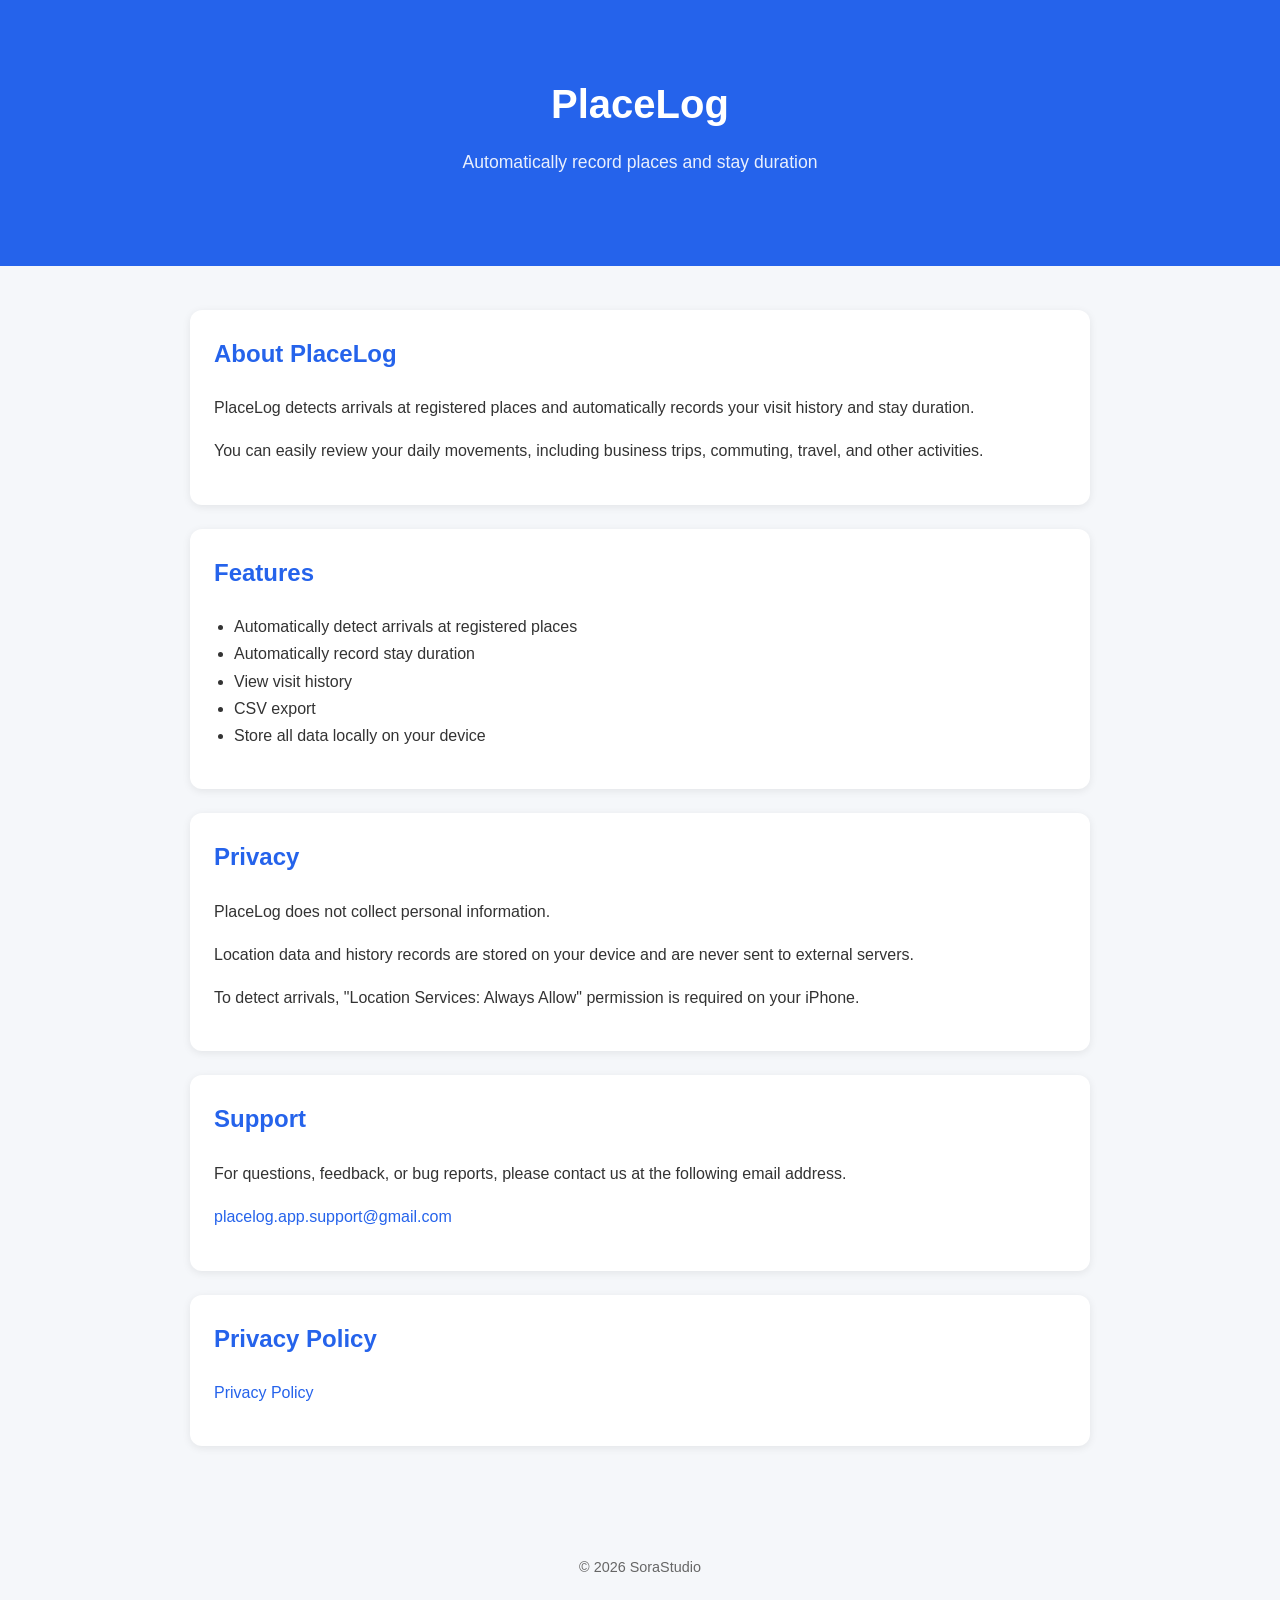
==== index-en.html @ 7981837b "Add initial HTML structure for PlaceLog support page" ====
<!DOCTYPE html>
<html lang="en">
<head>
    <meta charset="UTF-8">
    <meta name="viewport" content="width=device-width, initial-scale=1.0">
    <title>PlaceLog - Support</title>
    <link rel="stylesheet" href="style.css">
</head>
<body>

<header>
    <div class="container">
        <h1>PlaceLog</h1>
        <p class="subtitle">Automatically record places and stay duration</p>
    </div>
</header>

<main class="container">

<section>
    <h2>About PlaceLog</h2>

    <p>
        PlaceLog detects arrivals at registered places
        and automatically records your visit history and stay duration.
    </p>

    <p>
        You can easily review your daily movements,
        including business trips, commuting, travel, and other activities.
    </p>
</section>

<section>
    <h2>Features</h2>

    <ul>
        <li>Automatically detect arrivals at registered places</li>
        <li>Automatically record stay duration</li>
        <li>View visit history</li>
        <li>CSV export</li>
        <li>Store all data locally on your device</li>
    </ul>
</section>

<section>
    <h2>Privacy</h2>

    <p>
        PlaceLog does not collect personal information.
    </p>

    <p>
        Location data and history records are stored on your device
        and are never sent to external servers.
    </p>

    <p>
        To detect arrivals, "Location Services: Always Allow"
        permission is required on your iPhone.
    </p>
</section>

<section>
    <h2>Support</h2>

    <p>
        For questions, feedback, or bug reports,
        please contact us at the following email address.
    </p>

    <p>
        <a href="mailto:placelog.app.support@gmail.com">
            placelog.app.support@gmail.com
        </a>
    </p>
</section>

<section>
    <h2>Privacy Policy</h2>

    <p>
        <a href="privacy-en.html">
            Privacy Policy
        </a>
    </p>
</section>

</main>

<footer>
    <div class="container">
        <p>© 2026 SoraStudio</p>
    </div>
</footer>

</body>
</html>
---- style.css ----
body {
    margin: 0;
    font-family: -apple-system, BlinkMacSystemFont, "Helvetica Neue", Arial, sans-serif;
    background: #f5f7fa;
    color: #333;
    line-height: 1.7;
}

.container {
    max-width: 900px;
    margin: auto;
    padding: 20px;
}

header {
    background: #2563eb;
    color: white;
    padding: 50px 20px;
    text-align: center;
}

header h1 {
    margin: 0;
    font-size: 2.5rem;
}

.subtitle {
    margin-top: 10px;
    font-size: 1.1rem;
    opacity: 0.9;
}

section {
    background: white;
    margin: 24px 0;
    padding: 24px;
    border-radius: 12px;
    box-shadow: 0 2px 8px rgba(0,0,0,0.08);
}

h2 {
    color: #2563eb;
    margin-top: 0;
}

ul {
    padding-left: 20px;
}

a {
    color: #2563eb;
    text-decoration: none;
}

a:hover {
    text-decoration: underline;
}

footer {
    text-align: center;
    color: #666;
    padding: 30px 20px;
    font-size: 0.9rem;
}
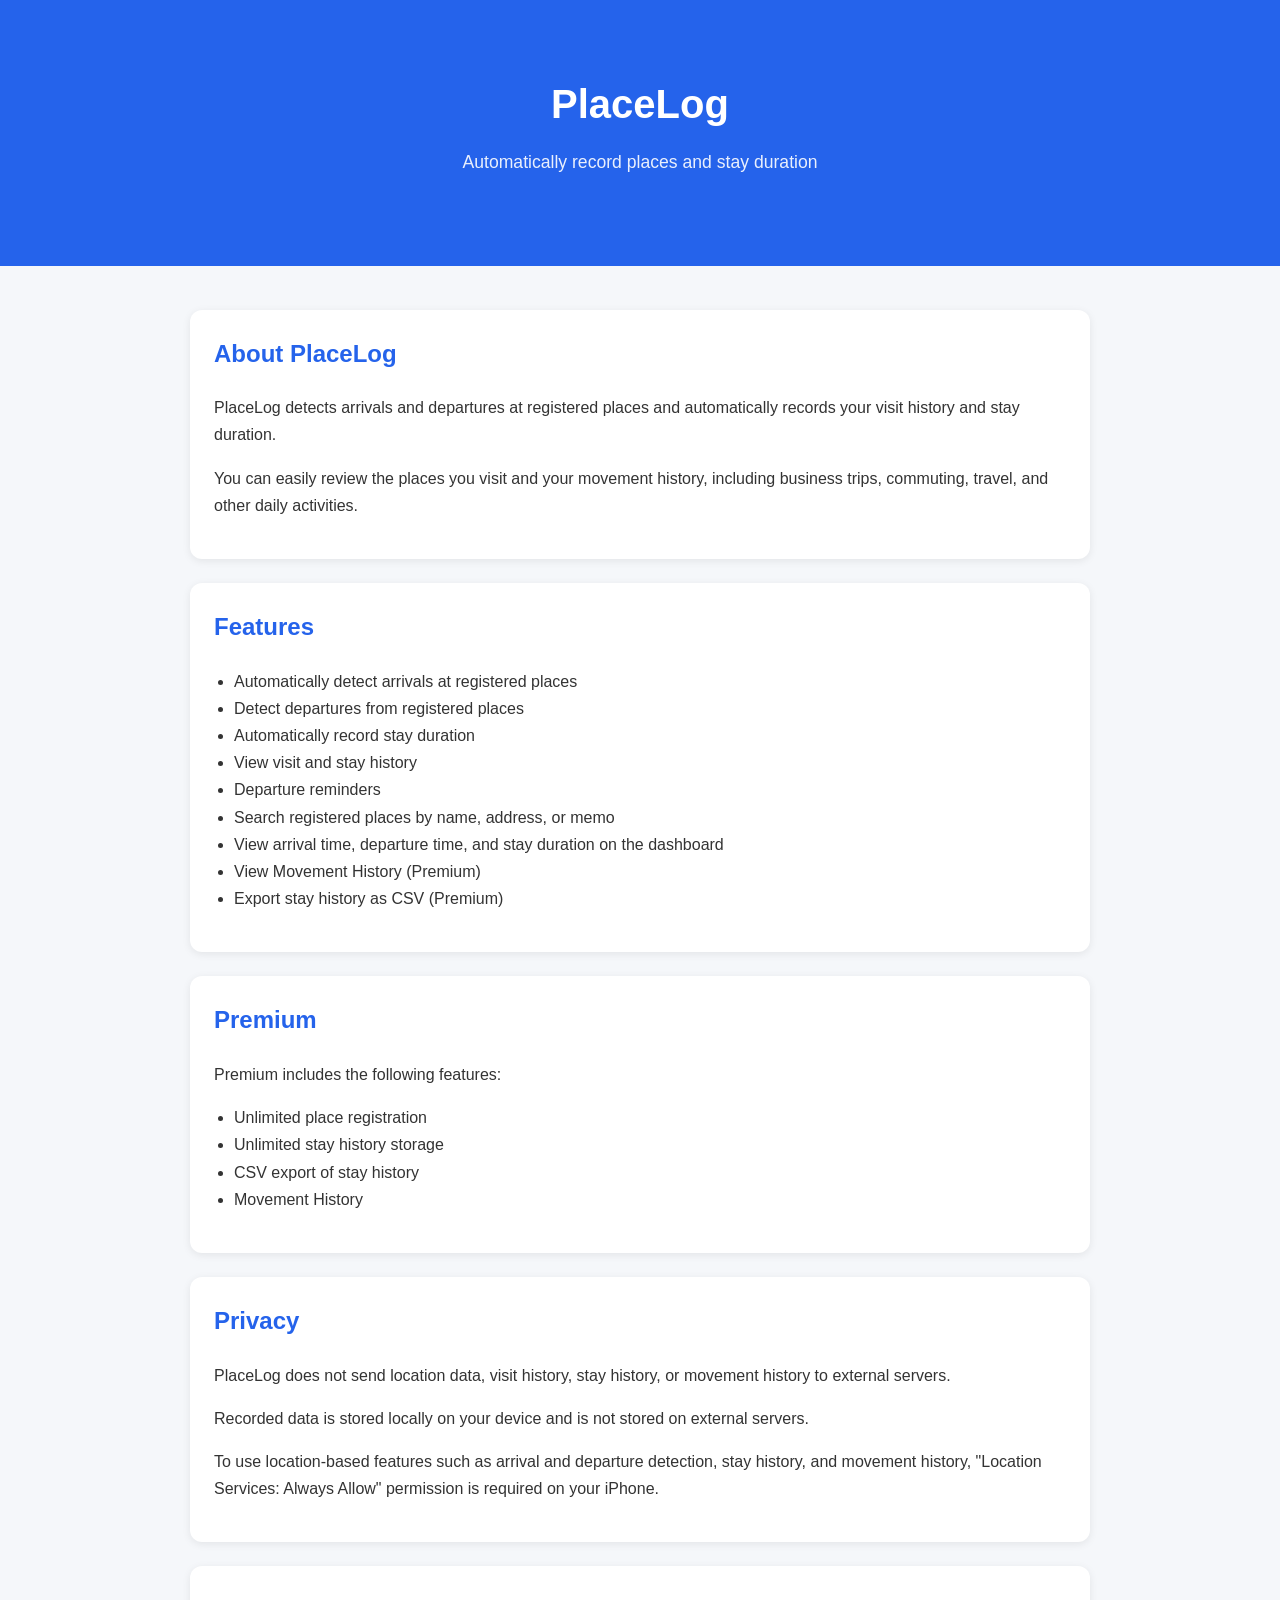
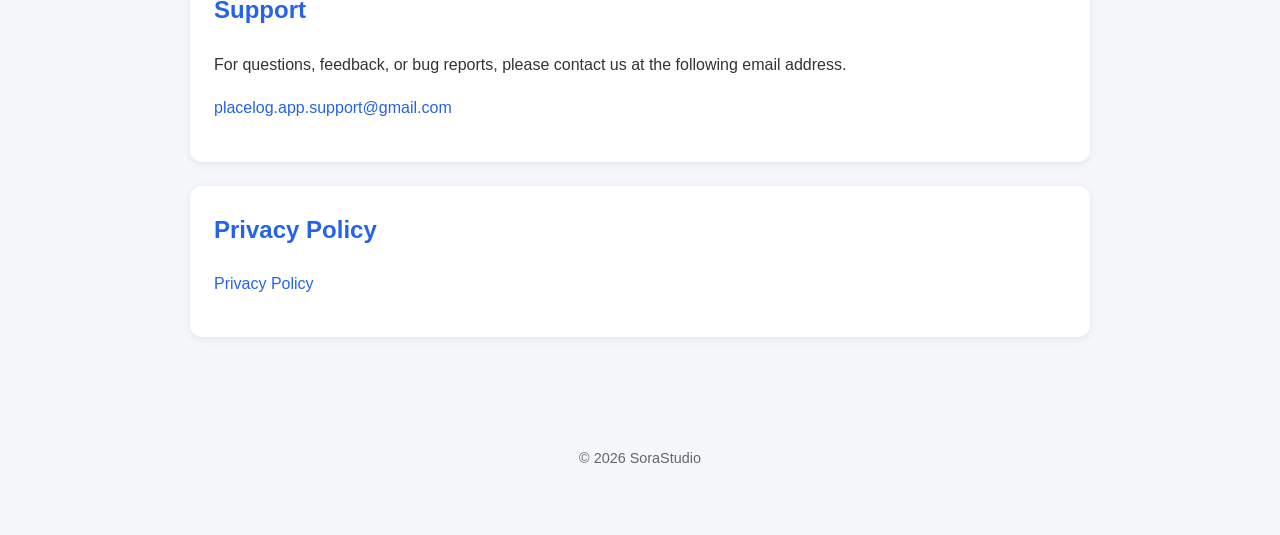
==== commit b87b2ca3: "Update content and structure in index-en.html" ====
--- a/index-en.html
+++ b/index-en.html
@@ -1,4 +1,5 @@
 <!DOCTYPE html>
+
 <html lang="en">
 <head>
     <meta charset="UTF-8">
@@ -20,70 +21,97 @@
 <section>
     <h2>About PlaceLog</h2>
 
-    <p>
-        PlaceLog detects arrivals at registered places
-        and automatically records your visit history and stay duration.
-    </p>
+<p>
+    PlaceLog detects arrivals and departures at registered places
+    and automatically records your visit history and stay duration.
+</p>
 
-    <p>
-        You can easily review your daily movements,
-        including business trips, commuting, travel, and other activities.
-    </p>
+<p>
+    You can easily review the places you visit and your movement history,
+    including business trips, commuting, travel, and other daily activities.
+</p>
+
 </section>
 
 <section>
     <h2>Features</h2>
 
-    <ul>
-        <li>Automatically detect arrivals at registered places</li>
-        <li>Automatically record stay duration</li>
-        <li>View visit history</li>
-        <li>CSV export</li>
-        <li>Store all data locally on your device</li>
-    </ul>
+<ul>
+    <li>Automatically detect arrivals at registered places</li>
+    <li>Detect departures from registered places</li>
+    <li>Automatically record stay duration</li>
+    <li>View visit and stay history</li>
+    <li>Departure reminders</li>
+    <li>Search registered places by name, address, or memo</li>
+    <li>View arrival time, departure time, and stay duration on the dashboard</li>
+    <li>View Movement History (Premium)</li>
+    <li>Export stay history as CSV (Premium)</li>
+</ul>
+
+</section>
+
+<section>
+    <h2>Premium</h2>
+
+<p>
+    Premium includes the following features:
+</p>
+
+<ul>
+    <li>Unlimited place registration</li>
+    <li>Unlimited stay history storage</li>
+    <li>CSV export of stay history</li>
+    <li>Movement History</li>
+</ul>
+
 </section>
 
 <section>
     <h2>Privacy</h2>
 
-    <p>
-        PlaceLog does not collect personal information.
-    </p>
+<p>
+    PlaceLog does not send location data, visit history,
+    stay history, or movement history to external servers.
+</p>
 
-    <p>
-        Location data and history records are stored on your device
-        and are never sent to external servers.
-    </p>
+<p>
+    Recorded data is stored locally on your device
+    and is not stored on external servers.
+</p>
 
-    <p>
-        To detect arrivals, "Location Services: Always Allow"
-        permission is required on your iPhone.
-    </p>
+<p>
+    To use location-based features such as arrival and departure detection,
+    stay history, and movement history, "Location Services: Always Allow"
+    permission is required on your iPhone.
+</p>
+
 </section>
 
 <section>
     <h2>Support</h2>
 
-    <p>
-        For questions, feedback, or bug reports,
-        please contact us at the following email address.
-    </p>
+<p>
+    For questions, feedback, or bug reports,
+    please contact us at the following email address.
+</p>
 
-    <p>
-        <a href="mailto:placelog.app.support@gmail.com">
-            placelog.app.support@gmail.com
-        </a>
-    </p>
+<p>
+    <a href="mailto:placelog.app.support@gmail.com">
+        placelog.app.support@gmail.com
+    </a>
+</p>
+
 </section>
 
 <section>
     <h2>Privacy Policy</h2>
 
-    <p>
-        <a href="privacy-en.html">
-            Privacy Policy
-        </a>
-    </p>
+<p>
+    <a href="privacy-en.html">
+        Privacy Policy
+    </a>
+</p>
+
 </section>
 
 </main>
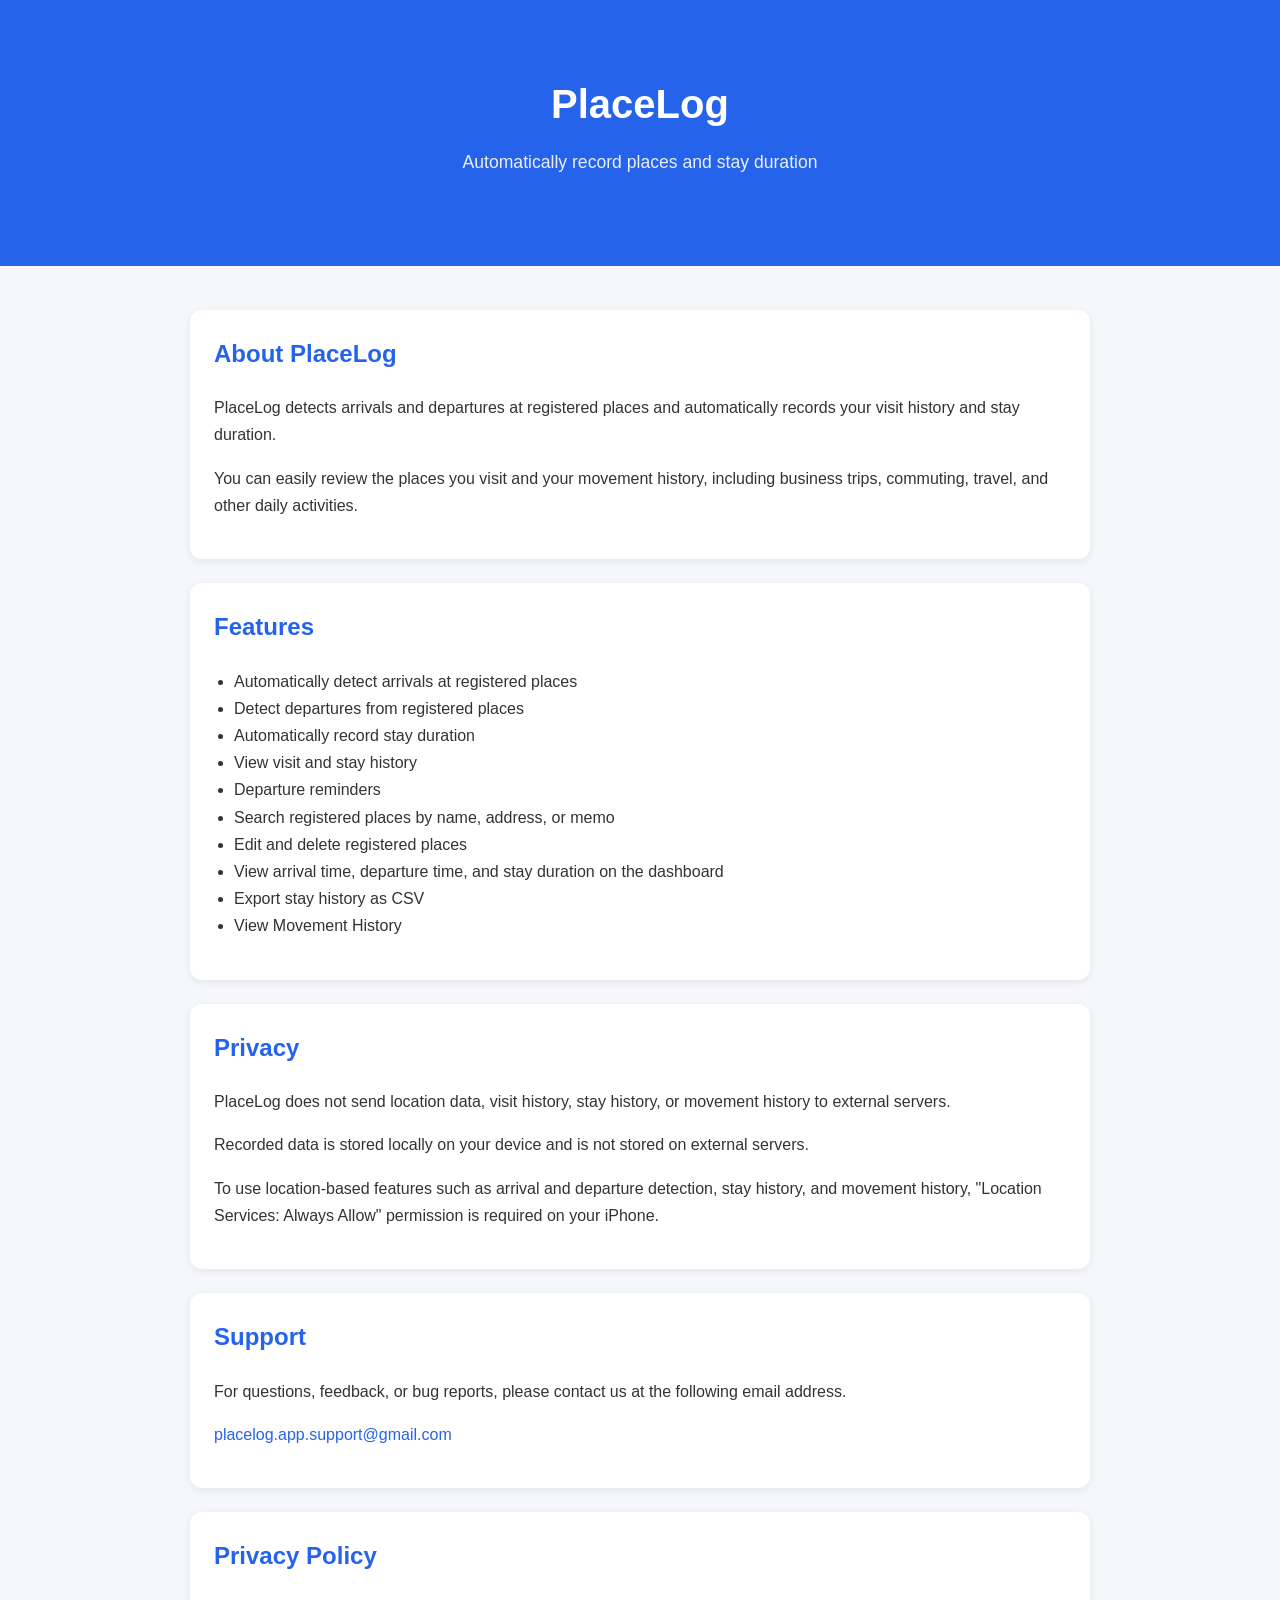
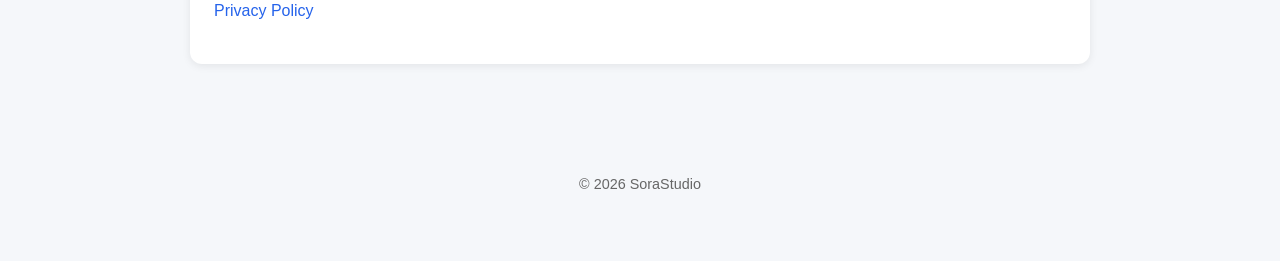
==== commit 8a7f95f2: "Revise features list and remove premium section Removed premium features section and updated related" ====
--- a/index-en.html
+++ b/index-en.html
@@ -43,25 +43,10 @@
     <li>View visit and stay history</li>
     <li>Departure reminders</li>
     <li>Search registered places by name, address, or memo</li>
+    <li>Edit and delete registered places</li>
     <li>View arrival time, departure time, and stay duration on the dashboard</li>
-    <li>View Movement History (Premium)</li>
-    <li>Export stay history as CSV (Premium)</li>
-</ul>
-
-</section>
-
-<section>
-    <h2>Premium</h2>
-
-<p>
-    Premium includes the following features:
-</p>
-
-<ul>
-    <li>Unlimited place registration</li>
-    <li>Unlimited stay history storage</li>
-    <li>CSV export of stay history</li>
-    <li>Movement History</li>
+    <li>Export stay history as CSV</li>
+    <li>View Movement History</li>
 </ul>
 
 </section>
